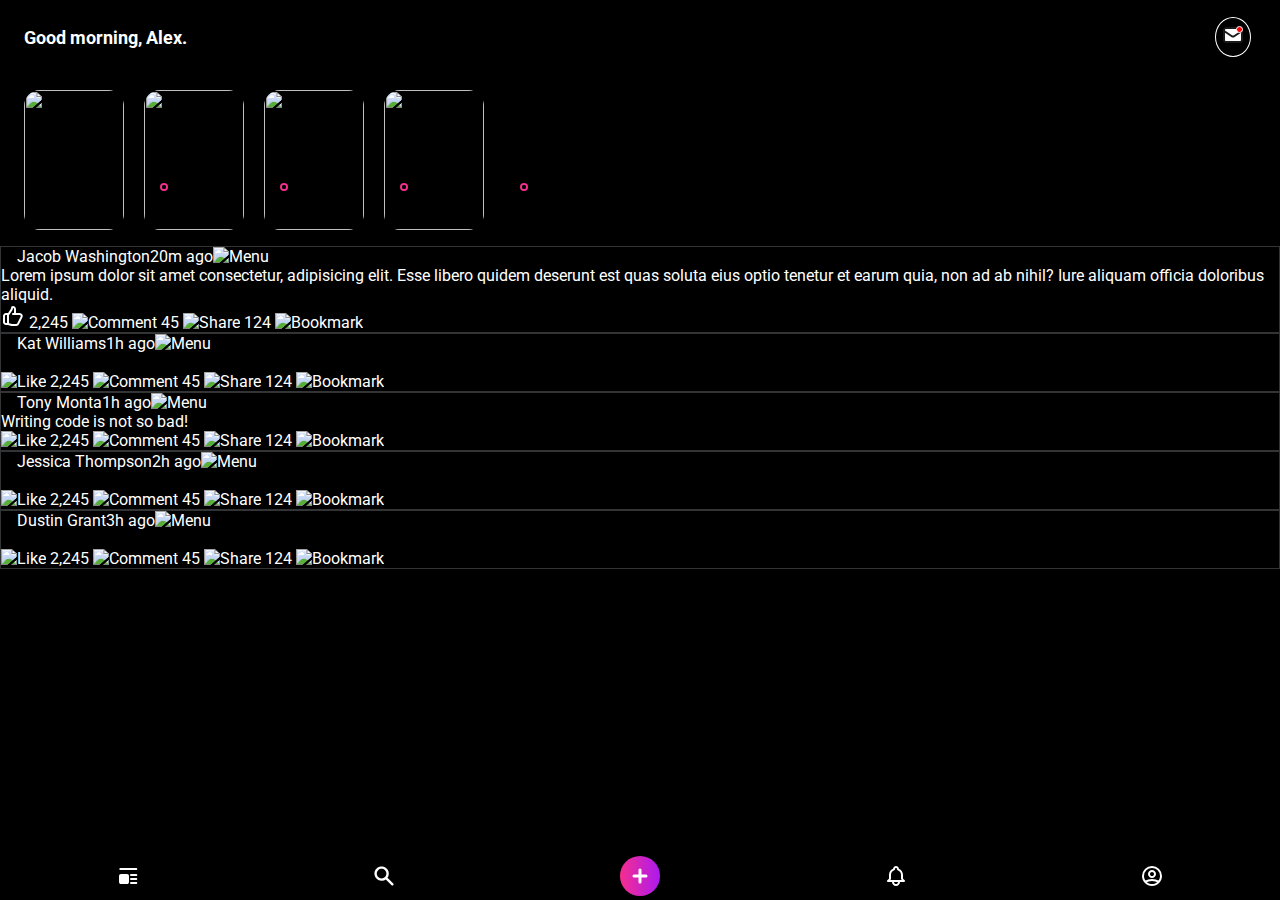
==== index.html @ 679d1ec0 "Add search bar" ====
<!DOCTYPE html>
<html lang="en">
  <head>
    <meta charset="UTF-8" />
    <meta http-equiv="X-UA-Compatible" content="IE=edge" />
    <meta name="viewport" content="width=device-width, initial-scale=1.0" />
    <title>Social-app</title>
    <link rel="stylesheet" href="styles.css" />
    <link rel="preconnect" href="https://fonts.googleapis.com" />
    <link rel="preconnect" href="https://fonts.gstatic.com" crossorigin />
    <link
      href="https://fonts.googleapis.com/css2?family=Roboto:wght@500;700&display=swap"
      rel="stylesheet"
    />
  </head>
  <body>
    <header class="home-header">
      <h1>Good morning, Alex.</h1>
      <div class="home-header__message">
        <img src="./icons/Message.svg" alt="Message" />
        <div class="red-dot"></div>
      </div>
    </header>
    <main>
      <section class="story-container">
        <div class="story-Box">
          <img
            class="story-box__bimg"
            src="https://source.unsplash.com/140x100/?beach"
            alt=""
          />
          <img
            class="story-box__simg"
            src="https://source.unsplash.com/32x32/?beach"
            alt=""
          />
        </div>
        <div class="story-Box">
          <img
            class="story-box__bimg"
            src="https://source.unsplash.com/140x100/?beach"
            alt=""
          />
          <img
            class="story-box__simg"
            src="https://source.unsplash.com/32x32/?beach"
            alt=""
          />
        </div>
        <div class="story-Box">
          <img
            class="story-box__bimg"
            src="https://source.unsplash.com/140x100/?beach"
            alt=""
          />
          <img
            class="story-box__simg"
            src="https://source.unsplash.com/32x32/?beach"
            alt=""
          />
        </div>
        <div class="story-Box">
          <img
            class="story-box__bimg"
            src="https://source.unsplash.com/140x100/?beach"
            alt=""
          />
          <img
            class="story-box__simg"
            src="https://source.unsplash.com/32x32/?beach"
            alt=""
          />
        </div>
      </section>
      <section class="post-container">
        <article class="post">
          <header class="post__header">
            <img
              class="post__profilepic"
              src="https://source.unsplash.com/32x32/?beach"
              alt=""
            />
            <span class="post__title">Jacob Washington</span>
            <span class="post__time">20m ago</span>
            <img
              class="post__menu"
              src="./icons/Dots Vertical.png"
              alt="Menu"
            />
          </header>
          <main class="post__main">
            <p>
              Lorem ipsum dolor sit amet consectetur, adipisicing elit. Esse
              libero quidem deserunt est quas soluta eius optio tenetur et earum
              quia, non ad ab nihil? Iure aliquam officia doloribus aliquid.
            </p>
          </main>
          <footer class="post__footer">
            <img src="./icons/Like.svg" alt="Like" />
            <span>2,245</span>
            <img src="./icons/Comment.png" alt="Comment" />
            <span>45</span>
            <img src="./icons/Share.png" alt="Share" />
            <span>124</span>
            <img src="./icons/Bookmark.png" alt="Bookmark" />
          </footer>
        </article>
        <article class="post">
          <header class="post__header">
            <img
              class="post__profilepic"
              src="https://source.unsplash.com/32x32/?beach"
              alt=""
            />
            <span class="post__title">Kat Williams</span>
            <span class="post__time">1h ago</span>
            <img
              class="post__menu"
              src="./icons/Dots Vertical.png"
              alt="Menu"
            />
          </header>
          <main class="post__main">
            <img src="https://source.unsplash.com/327x180/?beach" alt="" />
          </main>
          <footer class="post__footer">
            <img src="./icons/Like.png" alt="Like" />
            <span>2,245</span>
            <img src="./icons/Comment.png" alt="Comment" />
            <span>45</span>
            <img src="./icons/Share.png" alt="Share" />
            <span>124</span>
            <img src="./icons/Bookmark.png" alt="Bookmark" />
          </footer>
        </article>
        <article class="post">
          <header class="post__header">
            <img
              class="post__profilepic"
              src="https://source.unsplash.com/32x32/?beach"
              alt=""
            />
            <span class="post__title">Tony Monta</span>
            <span class="post__time">1h ago</span>
            <img
              class="post__menu"
              src="./icons/Dots Vertical.png"
              alt="Menu"
            />
          </header>
          <main class="post__main">
            <p>Writing code is not so bad!</p>
          </main>
          <footer class="post__footer">
            <img src="./icons/Like.png" alt="Like" />
            <span>2,245</span>
            <img src="./icons/Comment.png" alt="Comment" />
            <span>45</span>
            <img src="./icons/Share.png" alt="Share" />
            <span>124</span>
            <img src="./icons/Bookmark.png" alt="Bookmark" />
          </footer>
        </article>
        <article class="post">
          <header class="post__header">
            <img
              class="post__profilepic"
              src="https://source.unsplash.com/32x32/?beach"
              alt=""
            />
            <span class="post__title">Jessica Thompson</span>
            <span class="post__time">2h ago</span>
            <img
              class="post__menu"
              src="./icons/Dots Vertical.png"
              alt="Menu"
            />
          </header>
          <main class="post__main">
            <img src="https://source.unsplash.com/327x180/?beach" alt="" />
          </main>
          <footer class="post__footer">
            <img src="./icons/Like.png" alt="Like" />
            <span>2,245</span>
            <img src="./icons/Comment.png" alt="Comment" />
            <span>45</span>
            <img src="./icons/Share.png" alt="Share" />
            <span>124</span>
            <img src="./icons/Bookmark.png" alt="Bookmark" />
          </footer>
        </article>
        <article class="post">
          <header class="post__header">
            <img
              class="post__profilepic"
              src="https://source.unsplash.com/32x32/?beach"
              alt=""
            />
            <span class="post__title">Dustin Grant</span>
            <span class="post__time">3h ago</span>
            <img
              class="post__menu"
              src="./icons/Dots Vertical.png"
              alt="Menu"
            />
          </header>
          <main class="post__main">
            <img src="https://source.unsplash.com/327x180/?beach" alt="" />
          </main>
          <footer class="post__footer">
            <img src="./icons/Like.png" alt="Like" />
            <span>2,245</span>
            <img src="./icons/Comment.png" alt="Comment" />
            <span>45</span>
            <img src="./icons/Share.png" alt="Share" />
            <span>124</span>
            <img src="./icons/Bookmark.png" alt="Bookmark" />
          </footer>
        </article>
      </section>
    </main>
    <nav class="footer-navigation">
      <a class="footer-navigation__box" href=""
        ><img src="./icons/Feed.svg" alt="Feed"
      /></a>
      <a class="footer-navigation__box" href=""
        ><img src="./icons/Search.svg" alt="Search"
      /></a>
      <div
        class="footer-navigation__box footer-navigation__box--button-container"
      >
        <a class="footer-navigation__box--button" href=""
          ><img src="./icons/Plus.svg" alt=""
        /></a>
      </div>
      <a class="footer-navigation__box" href=""
        ><img src="./icons/Alert.svg" alt=""
      /></a>
      <a class="footer-navigation__box" href=""
        ><img src="./icons/Profile.svg" alt=""
      /></a>
    </nav>
  </body>
</html>
---- styles.css ----
@import "./styles/base.css";
@import "./styles/components/footer-navigation.css";
@import "./styles/components/home-header.css";
@import "./styles/components/story-box.css";
@import "./styles/components/story-container.css";
@import url(./styles/post.css);
@import "./styles/components/search-bar.css";
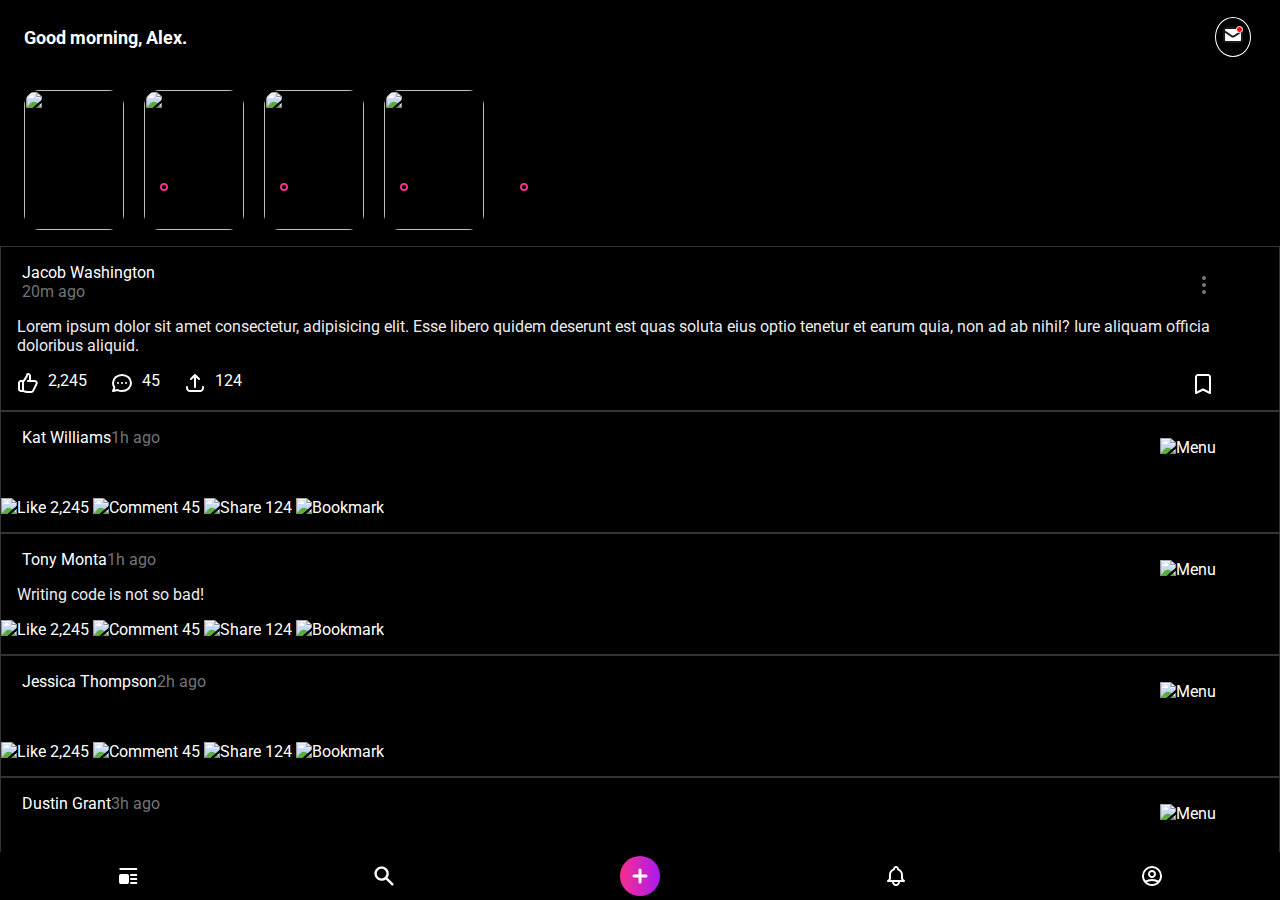
==== commit 2cb2151b: "Completed post section" ====
--- a/index.html
+++ b/index.html
@@ -26,43 +26,43 @@
         <div class="story-Box">
           <img
             class="story-box__bimg"
-            src="https://source.unsplash.com/140x100/?beach"
-            alt=""
-          />
-          <img
-            class="story-box__simg"
-            src="https://source.unsplash.com/32x32/?beach"
-            alt=""
-          />
-        </div>
-        <div class="story-Box">
-          <img
-            class="story-box__bimg"
-            src="https://source.unsplash.com/140x100/?beach"
-            alt=""
-          />
-          <img
-            class="story-box__simg"
-            src="https://source.unsplash.com/32x32/?beach"
-            alt=""
-          />
-        </div>
-        <div class="story-Box">
-          <img
-            class="story-box__bimg"
-            src="https://source.unsplash.com/140x100/?beach"
-            alt=""
-          />
-          <img
-            class="story-box__simg"
-            src="https://source.unsplash.com/32x32/?beach"
-            alt=""
-          />
-        </div>
-        <div class="story-Box">
-          <img
-            class="story-box__bimg"
-            src="https://source.unsplash.com/140x100/?beach"
+            src="https://source.unsplash.com/32x32/?beach"
+            alt=""
+          />
+          <img
+            class="story-box__simg"
+            src="https://source.unsplash.com/32x32/?beach"
+            alt=""
+          />
+        </div>
+        <div class="story-Box">
+          <img
+            class="story-box__bimg"
+            src="https://source.unsplash.com/32x32/?beach"
+            alt=""
+          />
+          <img
+            class="story-box__simg"
+            src="https://source.unsplash.com/32x32/?beach"
+            alt=""
+          />
+        </div>
+        <div class="story-Box">
+          <img
+            class="story-box__bimg"
+            src="https://source.unsplash.com/32x32/?beach"
+            alt=""
+          />
+          <img
+            class="story-box__simg"
+            src="https://source.unsplash.com/32x32/?beach"
+            alt=""
+          />
+        </div>
+        <div class="story-Box">
+          <img
+            class="story-box__bimg"
+            src="https://source.unsplash.com/32x32/?beach"
             alt=""
           />
           <img
@@ -80,11 +80,13 @@
               src="https://source.unsplash.com/32x32/?beach"
               alt=""
             />
-            <span class="post__title">Jacob Washington</span>
-            <span class="post__time">20m ago</span>
-            <img
-              class="post__menu"
-              src="./icons/Dots Vertical.png"
+            <div class="post__headertext">
+              <span class="post__title">Jacob Washington</span>
+              <span class="post__time">20m ago</span>
+            </div>
+            <img
+              class="post__menu"
+              src="./icons/Dots Vertical.svg"
               alt="Menu"
             />
           </header>
@@ -96,13 +98,19 @@
             </p>
           </main>
           <footer class="post__footer">
-            <img src="./icons/Like.svg" alt="Like" />
-            <span>2,245</span>
-            <img src="./icons/Comment.png" alt="Comment" />
-            <span>45</span>
-            <img src="./icons/Share.png" alt="Share" />
-            <span>124</span>
-            <img src="./icons/Bookmark.png" alt="Bookmark" />
+            <div class="post__icon">
+              <img src="./icons/Like.svg" alt="Like" />
+              <span>2,245</span>
+              <img src="./icons/Comment.svg" alt="Comment" />
+              <span>45</span>
+              <img src="./icons/Share.svg" alt="Share" />
+              <span>124</span>
+            </div>
+            <img
+              src="./icons/Bookmark.svg"
+              alt="Bookmark"
+              class="post__bookmark"
+            />
           </footer>
         </article>
         <article class="post">
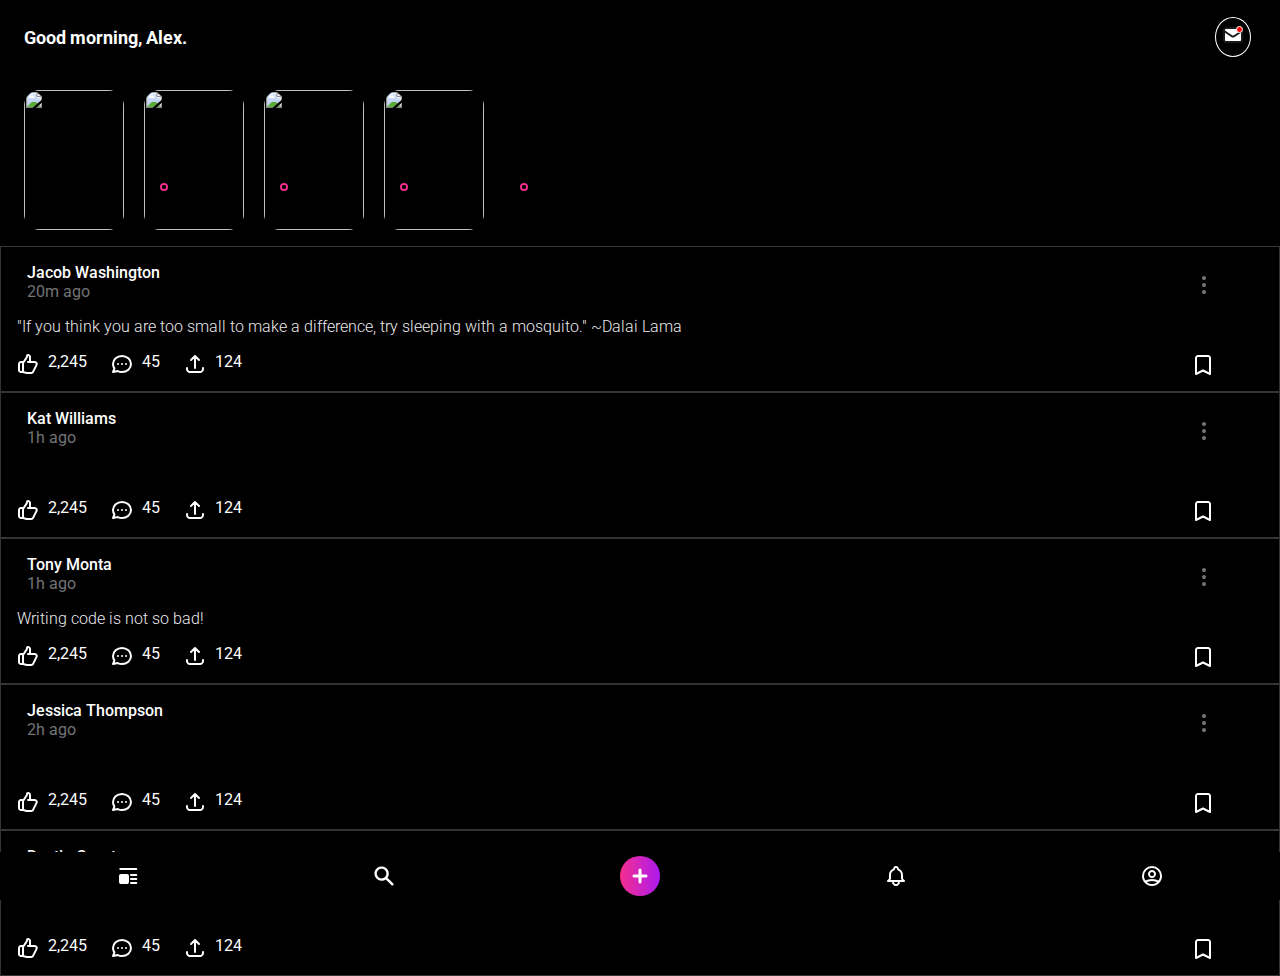
==== commit d70ede94: "Updatie pictures" ====
--- a/index.html
+++ b/index.html
@@ -26,48 +26,48 @@
         <div class="story-Box">
           <img
             class="story-box__bimg"
-            src="https://source.unsplash.com/32x32/?beach"
-            alt=""
-          />
-          <img
-            class="story-box__simg"
-            src="https://source.unsplash.com/32x32/?beach"
-            alt=""
-          />
-        </div>
-        <div class="story-Box">
-          <img
-            class="story-box__bimg"
-            src="https://source.unsplash.com/32x32/?beach"
-            alt=""
-          />
-          <img
-            class="story-box__simg"
-            src="https://source.unsplash.com/32x32/?beach"
-            alt=""
-          />
-        </div>
-        <div class="story-Box">
-          <img
-            class="story-box__bimg"
-            src="https://source.unsplash.com/32x32/?beach"
-            alt=""
-          />
-          <img
-            class="story-box__simg"
-            src="https://source.unsplash.com/32x32/?beach"
-            alt=""
-          />
-        </div>
-        <div class="story-Box">
-          <img
-            class="story-box__bimg"
-            src="https://source.unsplash.com/32x32/?beach"
-            alt=""
-          />
-          <img
-            class="story-box__simg"
-            src="https://source.unsplash.com/32x32/?beach"
+            src="https://source.unsplash.com/100x140/?fruit"
+            alt=""
+          />
+          <img
+            class="story-box__simg"
+            src="https://source.unsplash.com/32x32/?man"
+            alt=""
+          />
+        </div>
+        <div class="story-Box">
+          <img
+            class="story-box__bimg"
+            src="https://source.unsplash.com/100x140/?building"
+            alt=""
+          />
+          <img
+            class="story-box__simg"
+            src="https://source.unsplash.com/32x32/?woman"
+            alt=""
+          />
+        </div>
+        <div class="story-Box">
+          <img
+            class="story-box__bimg"
+            src="https://source.unsplash.com/100x140/?tent"
+            alt=""
+          />
+          <img
+            class="story-box__simg"
+            src="https://source.unsplash.com/32x32/?girl"
+            alt=""
+          />
+        </div>
+        <div class="story-Box">
+          <img
+            class="story-box__bimg"
+            src="https://source.unsplash.com/100x140/?desert"
+            alt=""
+          />
+          <img
+            class="story-box__simg"
+            src="https://source.unsplash.com/32x32/?boy"
             alt=""
           />
         </div>
@@ -77,7 +77,7 @@
           <header class="post__header">
             <img
               class="post__profilepic"
-              src="https://source.unsplash.com/32x32/?beach"
+              src="https://source.unsplash.com/32x32/?men"
               alt=""
             />
             <div class="post__headertext">
@@ -92,9 +92,8 @@
           </header>
           <main class="post__main">
             <p>
-              Lorem ipsum dolor sit amet consectetur, adipisicing elit. Esse
-              libero quidem deserunt est quas soluta eius optio tenetur et earum
-              quia, non ad ab nihil? Iure aliquam officia doloribus aliquid.
+              "If you think you are too small to make a difference, try sleeping
+              with a mosquito." ~Dalai Lama
             </p>
           </main>
           <footer class="post__footer">
@@ -117,42 +116,52 @@
           <header class="post__header">
             <img
               class="post__profilepic"
-              src="https://source.unsplash.com/32x32/?beach"
-              alt=""
-            />
-            <span class="post__title">Kat Williams</span>
-            <span class="post__time">1h ago</span>
-            <img
-              class="post__menu"
-              src="./icons/Dots Vertical.png"
-              alt="Menu"
-            />
-          </header>
-          <main class="post__main">
-            <img src="https://source.unsplash.com/327x180/?beach" alt="" />
-          </main>
-          <footer class="post__footer">
-            <img src="./icons/Like.png" alt="Like" />
-            <span>2,245</span>
-            <img src="./icons/Comment.png" alt="Comment" />
-            <span>45</span>
-            <img src="./icons/Share.png" alt="Share" />
-            <span>124</span>
-            <img src="./icons/Bookmark.png" alt="Bookmark" />
-          </footer>
-        </article>
-        <article class="post">
-          <header class="post__header">
-            <img
-              class="post__profilepic"
-              src="https://source.unsplash.com/32x32/?beach"
-              alt=""
-            />
-            <span class="post__title">Tony Monta</span>
-            <span class="post__time">1h ago</span>
-            <img
-              class="post__menu"
-              src="./icons/Dots Vertical.png"
+              src="https://source.unsplash.com/32x32/?woman"
+              alt=""
+            />
+            <div class="post__headertext">
+              <span class="post__title">Kat Williams</span>
+              <span class="post__time">1h ago</span>
+            </div>
+            <img
+              class="post__menu"
+              src="./icons/Dots Vertical.svg"
+              alt="Menu"
+            />
+          </header>
+          <main class="post__main">
+            <img src="https://source.unsplash.com/327x180/?bridge" alt="" />
+          </main>
+          <footer class="post__footer">
+            <div class="post__icon">
+              <img src="./icons/Like.svg" alt="Like" />
+              <span>2,245</span>
+              <img src="./icons/Comment.svg" alt="Comment" />
+              <span>45</span>
+              <img src="./icons/Share.svg" alt="Share" />
+              <span>124</span>
+            </div>
+            <img
+              src="./icons/Bookmark.svg"
+              alt="Bookmark"
+              class="post__bookmark"
+            />
+          </footer>
+        </article>
+        <article class="post">
+          <header class="post__header">
+            <img
+              class="post__profilepic"
+              src="https://source.unsplash.com/32x32/?man"
+              alt=""
+            />
+            <div class="post__headertext">
+              <span class="post__title">Tony Monta</span>
+              <span class="post__time">1h ago</span>
+            </div>
+            <img
+              class="post__menu"
+              src="./icons/Dots Vertical.svg"
               alt="Menu"
             />
           </header>
@@ -160,69 +169,91 @@
             <p>Writing code is not so bad!</p>
           </main>
           <footer class="post__footer">
-            <img src="./icons/Like.png" alt="Like" />
-            <span>2,245</span>
-            <img src="./icons/Comment.png" alt="Comment" />
-            <span>45</span>
-            <img src="./icons/Share.png" alt="Share" />
-            <span>124</span>
-            <img src="./icons/Bookmark.png" alt="Bookmark" />
-          </footer>
-        </article>
-        <article class="post">
-          <header class="post__header">
-            <img
-              class="post__profilepic"
-              src="https://source.unsplash.com/32x32/?beach"
-              alt=""
-            />
-            <span class="post__title">Jessica Thompson</span>
-            <span class="post__time">2h ago</span>
-            <img
-              class="post__menu"
-              src="./icons/Dots Vertical.png"
-              alt="Menu"
-            />
-          </header>
-          <main class="post__main">
-            <img src="https://source.unsplash.com/327x180/?beach" alt="" />
-          </main>
-          <footer class="post__footer">
-            <img src="./icons/Like.png" alt="Like" />
-            <span>2,245</span>
-            <img src="./icons/Comment.png" alt="Comment" />
-            <span>45</span>
-            <img src="./icons/Share.png" alt="Share" />
-            <span>124</span>
-            <img src="./icons/Bookmark.png" alt="Bookmark" />
-          </footer>
-        </article>
-        <article class="post">
-          <header class="post__header">
-            <img
-              class="post__profilepic"
-              src="https://source.unsplash.com/32x32/?beach"
-              alt=""
-            />
-            <span class="post__title">Dustin Grant</span>
-            <span class="post__time">3h ago</span>
-            <img
-              class="post__menu"
-              src="./icons/Dots Vertical.png"
-              alt="Menu"
-            />
-          </header>
-          <main class="post__main">
-            <img src="https://source.unsplash.com/327x180/?beach" alt="" />
-          </main>
-          <footer class="post__footer">
-            <img src="./icons/Like.png" alt="Like" />
-            <span>2,245</span>
-            <img src="./icons/Comment.png" alt="Comment" />
-            <span>45</span>
-            <img src="./icons/Share.png" alt="Share" />
-            <span>124</span>
-            <img src="./icons/Bookmark.png" alt="Bookmark" />
+            <div class="post__icon">
+              <img src="./icons/Like.svg" alt="Like" />
+              <span>2,245</span>
+              <img src="./icons/Comment.svg" alt="Comment" />
+              <span>45</span>
+              <img src="./icons/Share.svg" alt="Share" />
+              <span>124</span>
+            </div>
+            <img
+              src="./icons/Bookmark.svg"
+              alt="Bookmark"
+              class="post__bookmark"
+            />
+          </footer>
+        </article>
+        <article class="post">
+          <header class="post__header">
+            <img
+              class="post__profilepic"
+              src="https://source.unsplash.com/32x32/?child"
+              alt=""
+            />
+            <div class="post__headertext">
+              <span class="post__title">Jessica Thompson</span>
+              <span class="post__time">2h ago</span>
+            </div>
+            <img
+              class="post__menu"
+              src="./icons/Dots Vertical.svg"
+              alt="Menu"
+            />
+          </header>
+          <main class="post__main">
+            <img src="https://source.unsplash.com/327x180/?dog" alt="" />
+          </main>
+          <footer class="post__footer">
+            <div class="post__icon">
+              <img src="./icons/Like.svg" alt="Like" />
+              <span>2,245</span>
+              <img src="./icons/Comment.svg" alt="Comment" />
+              <span>45</span>
+              <img src="./icons/Share.svg" alt="Share" />
+              <span>124</span>
+            </div>
+            <img
+              src="./icons/Bookmark.svg"
+              alt="Bookmark"
+              class="post__bookmark"
+            />
+          </footer>
+        </article>
+        <article class="post">
+          <header class="post__header">
+            <img
+              class="post__profilepic"
+              src="https://source.unsplash.com/32x32/?boy"
+              alt=""
+            />
+            <div class="post__headertext">
+              <span class="post__title">Dustin Grant</span>
+              <span class="post__time">3h ago</span>
+            </div>
+            <img
+              class="post__menu"
+              src="./icons/Dots Vertical.svg"
+              alt="Menu"
+            />
+          </header>
+          <main class="post__main">
+            <img src="https://source.unsplash.com/327x180/?plant" alt="" />
+          </main>
+          <footer class="post__footer">
+            <div class="post__icon">
+              <img src="./icons/Like.svg" alt="Like" />
+              <span>2,245</span>
+              <img src="./icons/Comment.svg" alt="Comment" />
+              <span>45</span>
+              <img src="./icons/Share.svg" alt="Share" />
+              <span>124</span>
+            </div>
+            <img
+              src="./icons/Bookmark.svg"
+              alt="Bookmark"
+              class="post__bookmark"
+            />
           </footer>
         </article>
       </section>
--- a/styles.css
+++ b/styles.css
@@ -5,3 +5,5 @@
 @import "./styles/components/story-container.css";
 @import url(./styles/post.css);
 @import "./styles/components/search-bar.css";
+@import "./styles/components/filter-bar.css";
+@import "./styles/components/tags.css";
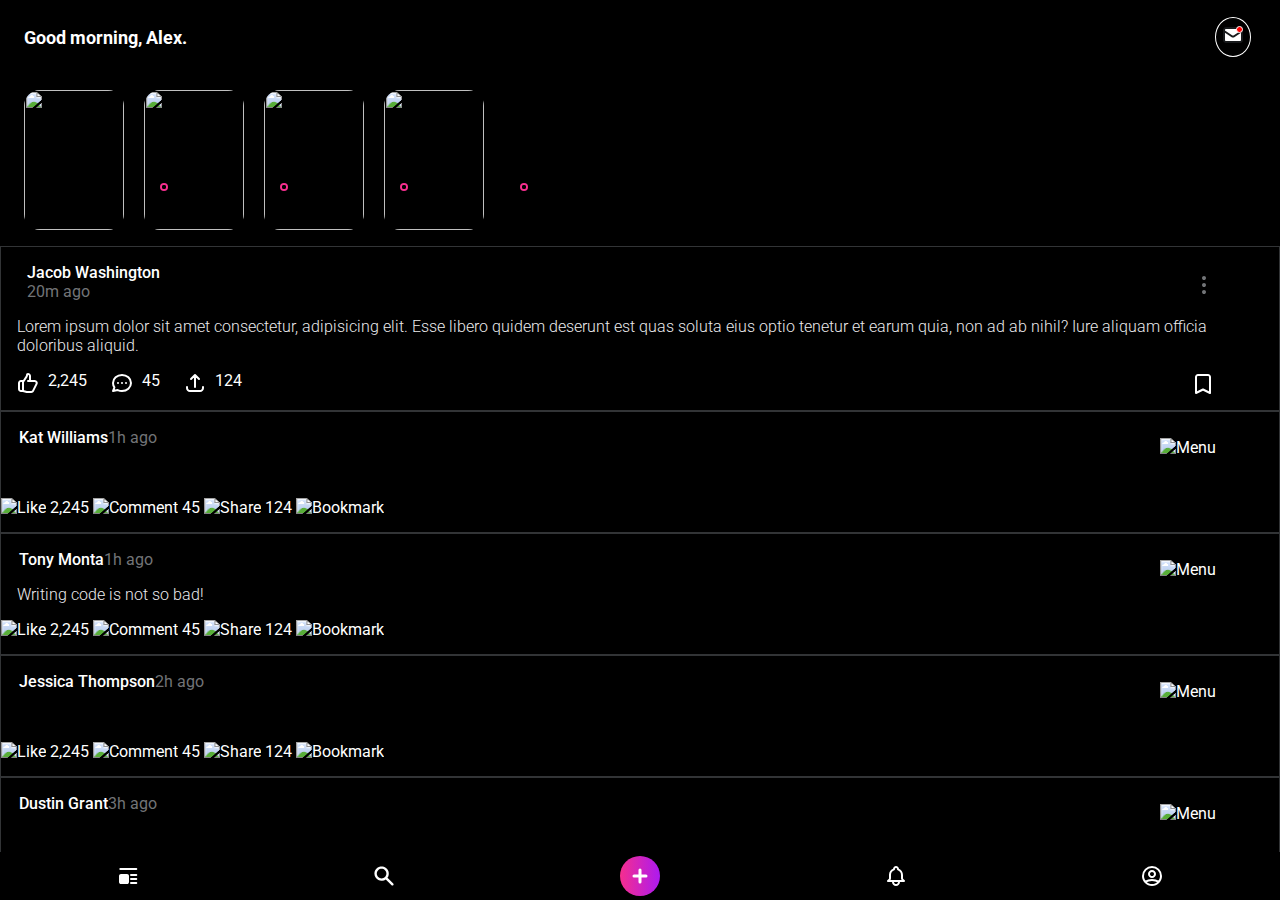
==== commit 40101fe1: "Linke htmls" ====
--- a/index.html
+++ b/index.html
@@ -26,48 +26,48 @@
         <div class="story-Box">
           <img
             class="story-box__bimg"
-            src="https://source.unsplash.com/100x140/?fruit"
-            alt=""
-          />
-          <img
-            class="story-box__simg"
-            src="https://source.unsplash.com/32x32/?man"
-            alt=""
-          />
-        </div>
-        <div class="story-Box">
-          <img
-            class="story-box__bimg"
-            src="https://source.unsplash.com/100x140/?building"
-            alt=""
-          />
-          <img
-            class="story-box__simg"
-            src="https://source.unsplash.com/32x32/?woman"
-            alt=""
-          />
-        </div>
-        <div class="story-Box">
-          <img
-            class="story-box__bimg"
-            src="https://source.unsplash.com/100x140/?tent"
-            alt=""
-          />
-          <img
-            class="story-box__simg"
-            src="https://source.unsplash.com/32x32/?girl"
-            alt=""
-          />
-        </div>
-        <div class="story-Box">
-          <img
-            class="story-box__bimg"
-            src="https://source.unsplash.com/100x140/?desert"
-            alt=""
-          />
-          <img
-            class="story-box__simg"
-            src="https://source.unsplash.com/32x32/?boy"
+            src="https://source.unsplash.com/140x100/?beach"
+            alt=""
+          />
+          <img
+            class="story-box__simg"
+            src="https://source.unsplash.com/32x32/?beach"
+            alt=""
+          />
+        </div>
+        <div class="story-Box">
+          <img
+            class="story-box__bimg"
+            src="https://source.unsplash.com/140x100/?beach"
+            alt=""
+          />
+          <img
+            class="story-box__simg"
+            src="https://source.unsplash.com/32x32/?beach"
+            alt=""
+          />
+        </div>
+        <div class="story-Box">
+          <img
+            class="story-box__bimg"
+            src="https://source.unsplash.com/140x100/?beach"
+            alt=""
+          />
+          <img
+            class="story-box__simg"
+            src="https://source.unsplash.com/32x32/?beach"
+            alt=""
+          />
+        </div>
+        <div class="story-Box">
+          <img
+            class="story-box__bimg"
+            src="https://source.unsplash.com/140x100/?beach"
+            alt=""
+          />
+          <img
+            class="story-box__simg"
+            src="https://source.unsplash.com/32x32/?beach"
             alt=""
           />
         </div>
@@ -77,7 +77,7 @@
           <header class="post__header">
             <img
               class="post__profilepic"
-              src="https://source.unsplash.com/32x32/?men"
+              src="https://source.unsplash.com/32x32/?beach"
               alt=""
             />
             <div class="post__headertext">
@@ -92,8 +92,9 @@
           </header>
           <main class="post__main">
             <p>
-              "If you think you are too small to make a difference, try sleeping
-              with a mosquito." ~Dalai Lama
+              Lorem ipsum dolor sit amet consectetur, adipisicing elit. Esse
+              libero quidem deserunt est quas soluta eius optio tenetur et earum
+              quia, non ad ab nihil? Iure aliquam officia doloribus aliquid.
             </p>
           </main>
           <footer class="post__footer">
@@ -116,52 +117,42 @@
           <header class="post__header">
             <img
               class="post__profilepic"
-              src="https://source.unsplash.com/32x32/?woman"
-              alt=""
-            />
-            <div class="post__headertext">
-              <span class="post__title">Kat Williams</span>
-              <span class="post__time">1h ago</span>
-            </div>
-            <img
-              class="post__menu"
-              src="./icons/Dots Vertical.svg"
-              alt="Menu"
-            />
-          </header>
-          <main class="post__main">
-            <img src="https://source.unsplash.com/327x180/?bridge" alt="" />
-          </main>
-          <footer class="post__footer">
-            <div class="post__icon">
-              <img src="./icons/Like.svg" alt="Like" />
-              <span>2,245</span>
-              <img src="./icons/Comment.svg" alt="Comment" />
-              <span>45</span>
-              <img src="./icons/Share.svg" alt="Share" />
-              <span>124</span>
-            </div>
-            <img
-              src="./icons/Bookmark.svg"
-              alt="Bookmark"
-              class="post__bookmark"
-            />
-          </footer>
-        </article>
-        <article class="post">
-          <header class="post__header">
-            <img
-              class="post__profilepic"
-              src="https://source.unsplash.com/32x32/?man"
-              alt=""
-            />
-            <div class="post__headertext">
-              <span class="post__title">Tony Monta</span>
-              <span class="post__time">1h ago</span>
-            </div>
-            <img
-              class="post__menu"
-              src="./icons/Dots Vertical.svg"
+              src="https://source.unsplash.com/32x32/?beach"
+              alt=""
+            />
+            <span class="post__title">Kat Williams</span>
+            <span class="post__time">1h ago</span>
+            <img
+              class="post__menu"
+              src="./icons/Dots Vertical.png"
+              alt="Menu"
+            />
+          </header>
+          <main class="post__main">
+            <img src="https://source.unsplash.com/327x180/?beach" alt="" />
+          </main>
+          <footer class="post__footer">
+            <img src="./icons/Like.png" alt="Like" />
+            <span>2,245</span>
+            <img src="./icons/Comment.png" alt="Comment" />
+            <span>45</span>
+            <img src="./icons/Share.png" alt="Share" />
+            <span>124</span>
+            <img src="./icons/Bookmark.png" alt="Bookmark" />
+          </footer>
+        </article>
+        <article class="post">
+          <header class="post__header">
+            <img
+              class="post__profilepic"
+              src="https://source.unsplash.com/32x32/?beach"
+              alt=""
+            />
+            <span class="post__title">Tony Monta</span>
+            <span class="post__time">1h ago</span>
+            <img
+              class="post__menu"
+              src="./icons/Dots Vertical.png"
               alt="Menu"
             />
           </header>
@@ -169,91 +160,69 @@
             <p>Writing code is not so bad!</p>
           </main>
           <footer class="post__footer">
-            <div class="post__icon">
-              <img src="./icons/Like.svg" alt="Like" />
-              <span>2,245</span>
-              <img src="./icons/Comment.svg" alt="Comment" />
-              <span>45</span>
-              <img src="./icons/Share.svg" alt="Share" />
-              <span>124</span>
-            </div>
-            <img
-              src="./icons/Bookmark.svg"
-              alt="Bookmark"
-              class="post__bookmark"
-            />
-          </footer>
-        </article>
-        <article class="post">
-          <header class="post__header">
-            <img
-              class="post__profilepic"
-              src="https://source.unsplash.com/32x32/?child"
-              alt=""
-            />
-            <div class="post__headertext">
-              <span class="post__title">Jessica Thompson</span>
-              <span class="post__time">2h ago</span>
-            </div>
-            <img
-              class="post__menu"
-              src="./icons/Dots Vertical.svg"
-              alt="Menu"
-            />
-          </header>
-          <main class="post__main">
-            <img src="https://source.unsplash.com/327x180/?dog" alt="" />
-          </main>
-          <footer class="post__footer">
-            <div class="post__icon">
-              <img src="./icons/Like.svg" alt="Like" />
-              <span>2,245</span>
-              <img src="./icons/Comment.svg" alt="Comment" />
-              <span>45</span>
-              <img src="./icons/Share.svg" alt="Share" />
-              <span>124</span>
-            </div>
-            <img
-              src="./icons/Bookmark.svg"
-              alt="Bookmark"
-              class="post__bookmark"
-            />
-          </footer>
-        </article>
-        <article class="post">
-          <header class="post__header">
-            <img
-              class="post__profilepic"
-              src="https://source.unsplash.com/32x32/?boy"
-              alt=""
-            />
-            <div class="post__headertext">
-              <span class="post__title">Dustin Grant</span>
-              <span class="post__time">3h ago</span>
-            </div>
-            <img
-              class="post__menu"
-              src="./icons/Dots Vertical.svg"
-              alt="Menu"
-            />
-          </header>
-          <main class="post__main">
-            <img src="https://source.unsplash.com/327x180/?plant" alt="" />
-          </main>
-          <footer class="post__footer">
-            <div class="post__icon">
-              <img src="./icons/Like.svg" alt="Like" />
-              <span>2,245</span>
-              <img src="./icons/Comment.svg" alt="Comment" />
-              <span>45</span>
-              <img src="./icons/Share.svg" alt="Share" />
-              <span>124</span>
-            </div>
-            <img
-              src="./icons/Bookmark.svg"
-              alt="Bookmark"
-              class="post__bookmark"
-            />
+            <img src="./icons/Like.png" alt="Like" />
+            <span>2,245</span>
+            <img src="./icons/Comment.png" alt="Comment" />
+            <span>45</span>
+            <img src="./icons/Share.png" alt="Share" />
+            <span>124</span>
+            <img src="./icons/Bookmark.png" alt="Bookmark" />
+          </footer>
+        </article>
+        <article class="post">
+          <header class="post__header">
+            <img
+              class="post__profilepic"
+              src="https://source.unsplash.com/32x32/?beach"
+              alt=""
+            />
+            <span class="post__title">Jessica Thompson</span>
+            <span class="post__time">2h ago</span>
+            <img
+              class="post__menu"
+              src="./icons/Dots Vertical.png"
+              alt="Menu"
+            />
+          </header>
+          <main class="post__main">
+            <img src="https://source.unsplash.com/327x180/?beach" alt="" />
+          </main>
+          <footer class="post__footer">
+            <img src="./icons/Like.png" alt="Like" />
+            <span>2,245</span>
+            <img src="./icons/Comment.png" alt="Comment" />
+            <span>45</span>
+            <img src="./icons/Share.png" alt="Share" />
+            <span>124</span>
+            <img src="./icons/Bookmark.png" alt="Bookmark" />
+          </footer>
+        </article>
+        <article class="post">
+          <header class="post__header">
+            <img
+              class="post__profilepic"
+              src="https://source.unsplash.com/32x32/?beach"
+              alt=""
+            />
+            <span class="post__title">Dustin Grant</span>
+            <span class="post__time">3h ago</span>
+            <img
+              class="post__menu"
+              src="./icons/Dots Vertical.png"
+              alt="Menu"
+            />
+          </header>
+          <main class="post__main">
+            <img src="https://source.unsplash.com/327x180/?beach" alt="" />
+          </main>
+          <footer class="post__footer">
+            <img src="./icons/Like.png" alt="Like" />
+            <span>2,245</span>
+            <img src="./icons/Comment.png" alt="Comment" />
+            <span>45</span>
+            <img src="./icons/Share.png" alt="Share" />
+            <span>124</span>
+            <img src="./icons/Bookmark.png" alt="Bookmark" />
           </footer>
         </article>
       </section>
@@ -262,7 +231,7 @@
       <a class="footer-navigation__box" href=""
         ><img src="./icons/Feed.svg" alt="Feed"
       /></a>
-      <a class="footer-navigation__box" href=""
+      <a class="footer-navigation__box" href="./search.html"
         ><img src="./icons/Search.svg" alt="Search"
       /></a>
       <div
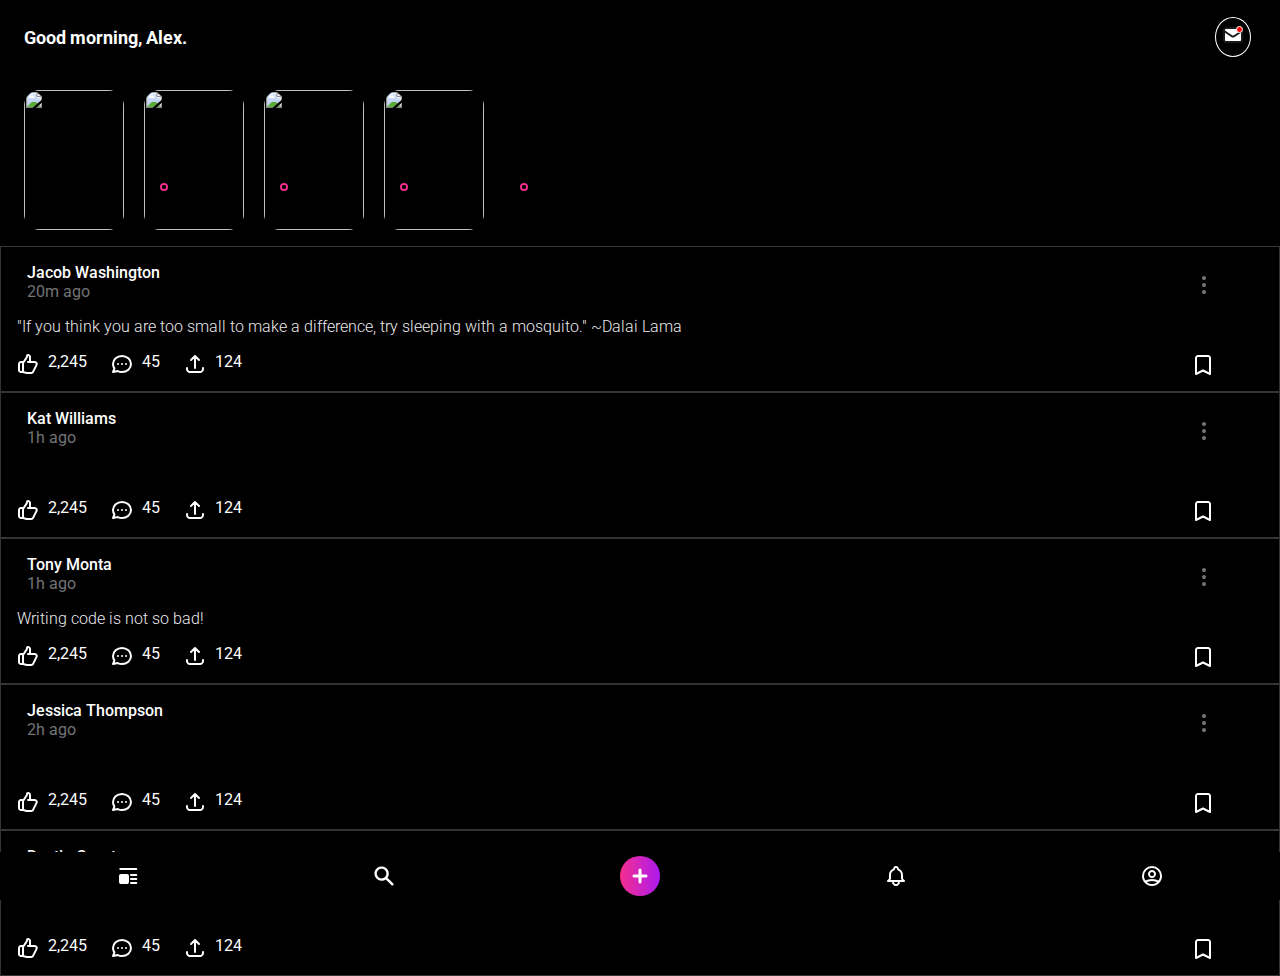
==== commit 1a56f83d: "Merge branch 'main' into pictureposts" ====
--- a/index.html
+++ b/index.html
@@ -26,48 +26,48 @@
         <div class="story-Box">
           <img
             class="story-box__bimg"
-            src="https://source.unsplash.com/140x100/?beach"
-            alt=""
-          />
-          <img
-            class="story-box__simg"
-            src="https://source.unsplash.com/32x32/?beach"
-            alt=""
-          />
-        </div>
-        <div class="story-Box">
-          <img
-            class="story-box__bimg"
-            src="https://source.unsplash.com/140x100/?beach"
-            alt=""
-          />
-          <img
-            class="story-box__simg"
-            src="https://source.unsplash.com/32x32/?beach"
-            alt=""
-          />
-        </div>
-        <div class="story-Box">
-          <img
-            class="story-box__bimg"
-            src="https://source.unsplash.com/140x100/?beach"
-            alt=""
-          />
-          <img
-            class="story-box__simg"
-            src="https://source.unsplash.com/32x32/?beach"
-            alt=""
-          />
-        </div>
-        <div class="story-Box">
-          <img
-            class="story-box__bimg"
-            src="https://source.unsplash.com/140x100/?beach"
-            alt=""
-          />
-          <img
-            class="story-box__simg"
-            src="https://source.unsplash.com/32x32/?beach"
+            src="https://source.unsplash.com/100x140/?fruit"
+            alt=""
+          />
+          <img
+            class="story-box__simg"
+            src="https://source.unsplash.com/32x32/?man"
+            alt=""
+          />
+        </div>
+        <div class="story-Box">
+          <img
+            class="story-box__bimg"
+            src="https://source.unsplash.com/100x140/?building"
+            alt=""
+          />
+          <img
+            class="story-box__simg"
+            src="https://source.unsplash.com/32x32/?woman"
+            alt=""
+          />
+        </div>
+        <div class="story-Box">
+          <img
+            class="story-box__bimg"
+            src="https://source.unsplash.com/100x140/?tent"
+            alt=""
+          />
+          <img
+            class="story-box__simg"
+            src="https://source.unsplash.com/32x32/?girl"
+            alt=""
+          />
+        </div>
+        <div class="story-Box">
+          <img
+            class="story-box__bimg"
+            src="https://source.unsplash.com/100x140/?desert"
+            alt=""
+          />
+          <img
+            class="story-box__simg"
+            src="https://source.unsplash.com/32x32/?boy"
             alt=""
           />
         </div>
@@ -77,7 +77,7 @@
           <header class="post__header">
             <img
               class="post__profilepic"
-              src="https://source.unsplash.com/32x32/?beach"
+              src="https://source.unsplash.com/32x32/?men"
               alt=""
             />
             <div class="post__headertext">
@@ -92,9 +92,8 @@
           </header>
           <main class="post__main">
             <p>
-              Lorem ipsum dolor sit amet consectetur, adipisicing elit. Esse
-              libero quidem deserunt est quas soluta eius optio tenetur et earum
-              quia, non ad ab nihil? Iure aliquam officia doloribus aliquid.
+              "If you think you are too small to make a difference, try sleeping
+              with a mosquito." ~Dalai Lama
             </p>
           </main>
           <footer class="post__footer">
@@ -117,42 +116,52 @@
           <header class="post__header">
             <img
               class="post__profilepic"
-              src="https://source.unsplash.com/32x32/?beach"
-              alt=""
-            />
-            <span class="post__title">Kat Williams</span>
-            <span class="post__time">1h ago</span>
-            <img
-              class="post__menu"
-              src="./icons/Dots Vertical.png"
-              alt="Menu"
-            />
-          </header>
-          <main class="post__main">
-            <img src="https://source.unsplash.com/327x180/?beach" alt="" />
-          </main>
-          <footer class="post__footer">
-            <img src="./icons/Like.png" alt="Like" />
-            <span>2,245</span>
-            <img src="./icons/Comment.png" alt="Comment" />
-            <span>45</span>
-            <img src="./icons/Share.png" alt="Share" />
-            <span>124</span>
-            <img src="./icons/Bookmark.png" alt="Bookmark" />
-          </footer>
-        </article>
-        <article class="post">
-          <header class="post__header">
-            <img
-              class="post__profilepic"
-              src="https://source.unsplash.com/32x32/?beach"
-              alt=""
-            />
-            <span class="post__title">Tony Monta</span>
-            <span class="post__time">1h ago</span>
-            <img
-              class="post__menu"
-              src="./icons/Dots Vertical.png"
+              src="https://source.unsplash.com/32x32/?woman"
+              alt=""
+            />
+            <div class="post__headertext">
+              <span class="post__title">Kat Williams</span>
+              <span class="post__time">1h ago</span>
+            </div>
+            <img
+              class="post__menu"
+              src="./icons/Dots Vertical.svg"
+              alt="Menu"
+            />
+          </header>
+          <main class="post__main">
+            <img src="https://source.unsplash.com/327x180/?bridge" alt="" />
+          </main>
+          <footer class="post__footer">
+            <div class="post__icon">
+              <img src="./icons/Like.svg" alt="Like" />
+              <span>2,245</span>
+              <img src="./icons/Comment.svg" alt="Comment" />
+              <span>45</span>
+              <img src="./icons/Share.svg" alt="Share" />
+              <span>124</span>
+            </div>
+            <img
+              src="./icons/Bookmark.svg"
+              alt="Bookmark"
+              class="post__bookmark"
+            />
+          </footer>
+        </article>
+        <article class="post">
+          <header class="post__header">
+            <img
+              class="post__profilepic"
+              src="https://source.unsplash.com/32x32/?man"
+              alt=""
+            />
+            <div class="post__headertext">
+              <span class="post__title">Tony Monta</span>
+              <span class="post__time">1h ago</span>
+            </div>
+            <img
+              class="post__menu"
+              src="./icons/Dots Vertical.svg"
               alt="Menu"
             />
           </header>
@@ -160,69 +169,91 @@
             <p>Writing code is not so bad!</p>
           </main>
           <footer class="post__footer">
-            <img src="./icons/Like.png" alt="Like" />
-            <span>2,245</span>
-            <img src="./icons/Comment.png" alt="Comment" />
-            <span>45</span>
-            <img src="./icons/Share.png" alt="Share" />
-            <span>124</span>
-            <img src="./icons/Bookmark.png" alt="Bookmark" />
-          </footer>
-        </article>
-        <article class="post">
-          <header class="post__header">
-            <img
-              class="post__profilepic"
-              src="https://source.unsplash.com/32x32/?beach"
-              alt=""
-            />
-            <span class="post__title">Jessica Thompson</span>
-            <span class="post__time">2h ago</span>
-            <img
-              class="post__menu"
-              src="./icons/Dots Vertical.png"
-              alt="Menu"
-            />
-          </header>
-          <main class="post__main">
-            <img src="https://source.unsplash.com/327x180/?beach" alt="" />
-          </main>
-          <footer class="post__footer">
-            <img src="./icons/Like.png" alt="Like" />
-            <span>2,245</span>
-            <img src="./icons/Comment.png" alt="Comment" />
-            <span>45</span>
-            <img src="./icons/Share.png" alt="Share" />
-            <span>124</span>
-            <img src="./icons/Bookmark.png" alt="Bookmark" />
-          </footer>
-        </article>
-        <article class="post">
-          <header class="post__header">
-            <img
-              class="post__profilepic"
-              src="https://source.unsplash.com/32x32/?beach"
-              alt=""
-            />
-            <span class="post__title">Dustin Grant</span>
-            <span class="post__time">3h ago</span>
-            <img
-              class="post__menu"
-              src="./icons/Dots Vertical.png"
-              alt="Menu"
-            />
-          </header>
-          <main class="post__main">
-            <img src="https://source.unsplash.com/327x180/?beach" alt="" />
-          </main>
-          <footer class="post__footer">
-            <img src="./icons/Like.png" alt="Like" />
-            <span>2,245</span>
-            <img src="./icons/Comment.png" alt="Comment" />
-            <span>45</span>
-            <img src="./icons/Share.png" alt="Share" />
-            <span>124</span>
-            <img src="./icons/Bookmark.png" alt="Bookmark" />
+            <div class="post__icon">
+              <img src="./icons/Like.svg" alt="Like" />
+              <span>2,245</span>
+              <img src="./icons/Comment.svg" alt="Comment" />
+              <span>45</span>
+              <img src="./icons/Share.svg" alt="Share" />
+              <span>124</span>
+            </div>
+            <img
+              src="./icons/Bookmark.svg"
+              alt="Bookmark"
+              class="post__bookmark"
+            />
+          </footer>
+        </article>
+        <article class="post">
+          <header class="post__header">
+            <img
+              class="post__profilepic"
+              src="https://source.unsplash.com/32x32/?child"
+              alt=""
+            />
+            <div class="post__headertext">
+              <span class="post__title">Jessica Thompson</span>
+              <span class="post__time">2h ago</span>
+            </div>
+            <img
+              class="post__menu"
+              src="./icons/Dots Vertical.svg"
+              alt="Menu"
+            />
+          </header>
+          <main class="post__main">
+            <img src="https://source.unsplash.com/327x180/?dog" alt="" />
+          </main>
+          <footer class="post__footer">
+            <div class="post__icon">
+              <img src="./icons/Like.svg" alt="Like" />
+              <span>2,245</span>
+              <img src="./icons/Comment.svg" alt="Comment" />
+              <span>45</span>
+              <img src="./icons/Share.svg" alt="Share" />
+              <span>124</span>
+            </div>
+            <img
+              src="./icons/Bookmark.svg"
+              alt="Bookmark"
+              class="post__bookmark"
+            />
+          </footer>
+        </article>
+        <article class="post">
+          <header class="post__header">
+            <img
+              class="post__profilepic"
+              src="https://source.unsplash.com/32x32/?boy"
+              alt=""
+            />
+            <div class="post__headertext">
+              <span class="post__title">Dustin Grant</span>
+              <span class="post__time">3h ago</span>
+            </div>
+            <img
+              class="post__menu"
+              src="./icons/Dots Vertical.svg"
+              alt="Menu"
+            />
+          </header>
+          <main class="post__main">
+            <img src="https://source.unsplash.com/327x180/?plant" alt="" />
+          </main>
+          <footer class="post__footer">
+            <div class="post__icon">
+              <img src="./icons/Like.svg" alt="Like" />
+              <span>2,245</span>
+              <img src="./icons/Comment.svg" alt="Comment" />
+              <span>45</span>
+              <img src="./icons/Share.svg" alt="Share" />
+              <span>124</span>
+            </div>
+            <img
+              src="./icons/Bookmark.svg"
+              alt="Bookmark"
+              class="post__bookmark"
+            />
           </footer>
         </article>
       </section>
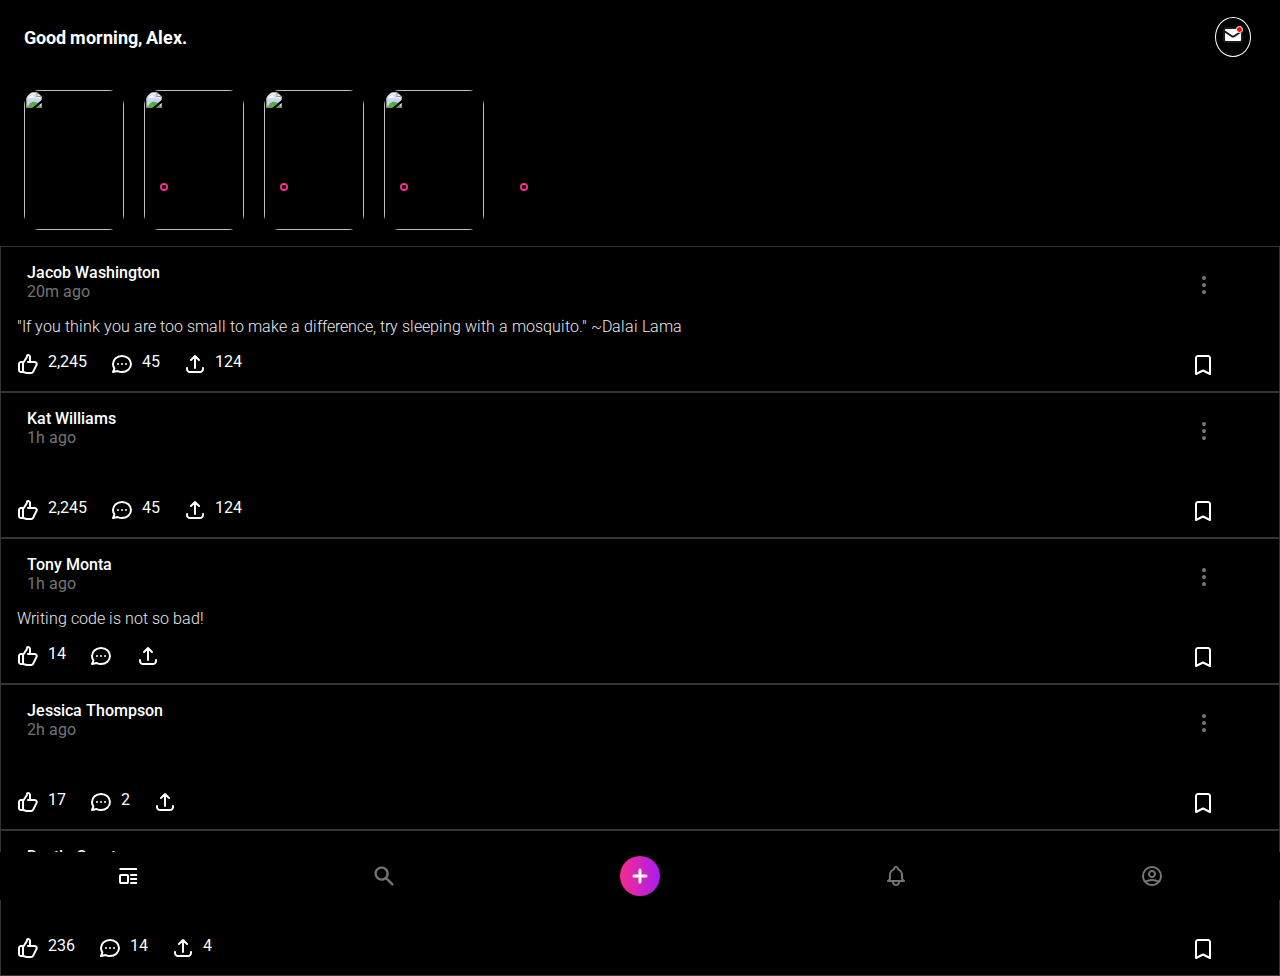
==== commit e494fec2: "Change icons" ====
--- a/index.html
+++ b/index.html
@@ -171,11 +171,10 @@
           <footer class="post__footer">
             <div class="post__icon">
               <img src="./icons/Like.svg" alt="Like" />
-              <span>2,245</span>
-              <img src="./icons/Comment.svg" alt="Comment" />
-              <span>45</span>
-              <img src="./icons/Share.svg" alt="Share" />
-              <span>124</span>
+              <span>14</span>
+              <img src="./icons/Comment.svg" alt="Comment" />
+
+              <img src="./icons/Share.svg" alt="Share" />
             </div>
             <img
               src="./icons/Bookmark.svg"
@@ -207,11 +206,10 @@
           <footer class="post__footer">
             <div class="post__icon">
               <img src="./icons/Like.svg" alt="Like" />
-              <span>2,245</span>
-              <img src="./icons/Comment.svg" alt="Comment" />
-              <span>45</span>
-              <img src="./icons/Share.svg" alt="Share" />
-              <span>124</span>
+              <span>17</span>
+              <img src="./icons/Comment.svg" alt="Comment" />
+              <span>2</span>
+              <img src="./icons/Share.svg" alt="Share" />
             </div>
             <img
               src="./icons/Bookmark.svg"
@@ -243,11 +241,11 @@
           <footer class="post__footer">
             <div class="post__icon">
               <img src="./icons/Like.svg" alt="Like" />
-              <span>2,245</span>
-              <img src="./icons/Comment.svg" alt="Comment" />
-              <span>45</span>
-              <img src="./icons/Share.svg" alt="Share" />
-              <span>124</span>
+              <span>236</span>
+              <img src="./icons/Comment.svg" alt="Comment" />
+              <span>14</span>
+              <img src="./icons/Share.svg" alt="Share" />
+              <span>4</span>
             </div>
             <img
               src="./icons/Bookmark.svg"
@@ -263,7 +261,7 @@
         ><img src="./icons/Feed.svg" alt="Feed"
       /></a>
       <a class="footer-navigation__box" href="./search.html"
-        ><img src="./icons/Search.svg" alt="Search"
+        ><img src="./icons/SearchGrey.svg" alt="Search"
       /></a>
       <div
         class="footer-navigation__box footer-navigation__box--button-container"
@@ -273,10 +271,10 @@
         /></a>
       </div>
       <a class="footer-navigation__box" href=""
-        ><img src="./icons/Alert.svg" alt=""
+        ><img src="./icons/AlertGrey.svg" alt=""
       /></a>
       <a class="footer-navigation__box" href=""
-        ><img src="./icons/Profile.svg" alt=""
+        ><img src="./icons/ProfileGrey.svg" alt=""
       /></a>
     </nav>
   </body>
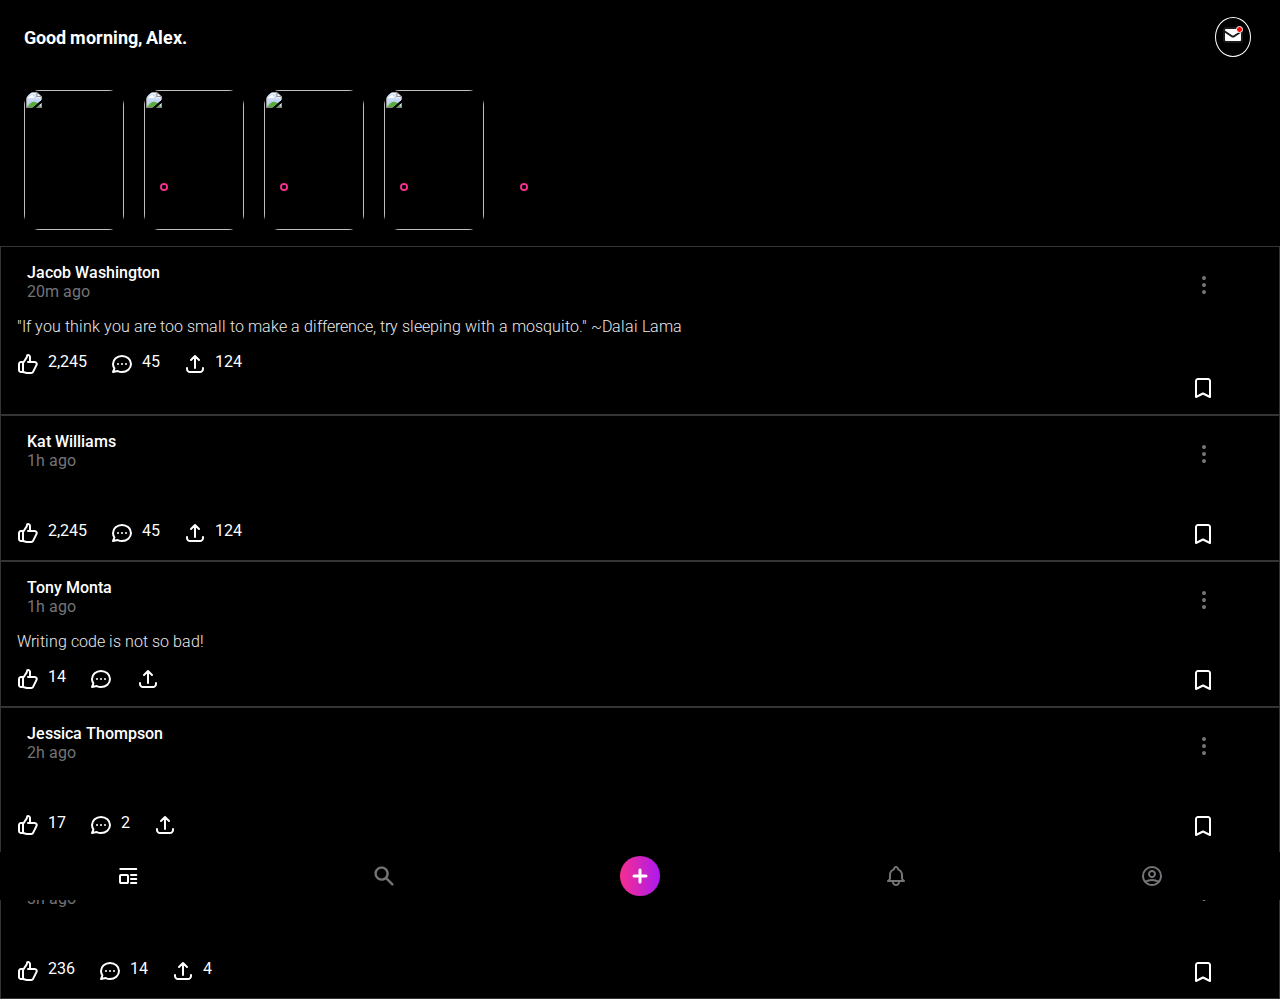
==== commit 63f327fb: "Added button" ====
--- a/index.html
+++ b/index.html
@@ -16,10 +16,11 @@
   <body>
     <header class="home-header">
       <h1>Good morning, Alex.</h1>
-      <div class="home-header__message">
+      <label class="sr-only" for="new-message">New message</label>
+      <button id="new-message" class="home-header__message button-reset">
         <img src="./icons/Message.svg" alt="Message" />
         <div class="red-dot"></div>
-      </div>
+      </button>
     </header>
     <main>
       <section class="story-container">
@@ -98,19 +99,30 @@
           </main>
           <footer class="post__footer">
             <div class="post__icon">
-              <img src="./icons/Like.svg" alt="Like" />
+              <label class="sr-only" for="like">Like this post</label>
+              <button id="like" class="button-reset">
+                <img src="./icons/Like.svg" alt="" />
+              </button>
               <span>2,245</span>
-              <img src="./icons/Comment.svg" alt="Comment" />
+              <label class="sr-only" for="comment">Comment this post</label>
+              <button id="comment" class="button-reset">
+                <img src="./icons/Comment.svg" alt="" />
+              </button>
               <span>45</span>
-              <img src="./icons/Share.svg" alt="Share" />
+              <label class="sr-only" for="share">Share this post</label>
+              <button id="share" class="button-reset">
+                <img src="./icons/Share.svg" alt="" />
+              </button>
               <span>124</span>
             </div>
-            <img
-              src="./icons/Bookmark.svg"
-              alt="Bookmark"
-              class="post__bookmark"
-            />
-          </footer>
+            <label class="sr-only" for="bookmark">Bookmark this post</label>
+            <button id="bookmark" class="button-reset">
+            <img
+              src="./icons/Bookmark.svg"
+              alt=""
+              class="post__bookmark"
+            />
+          </button>
         </article>
         <article class="post">
           <header class="post__header">
